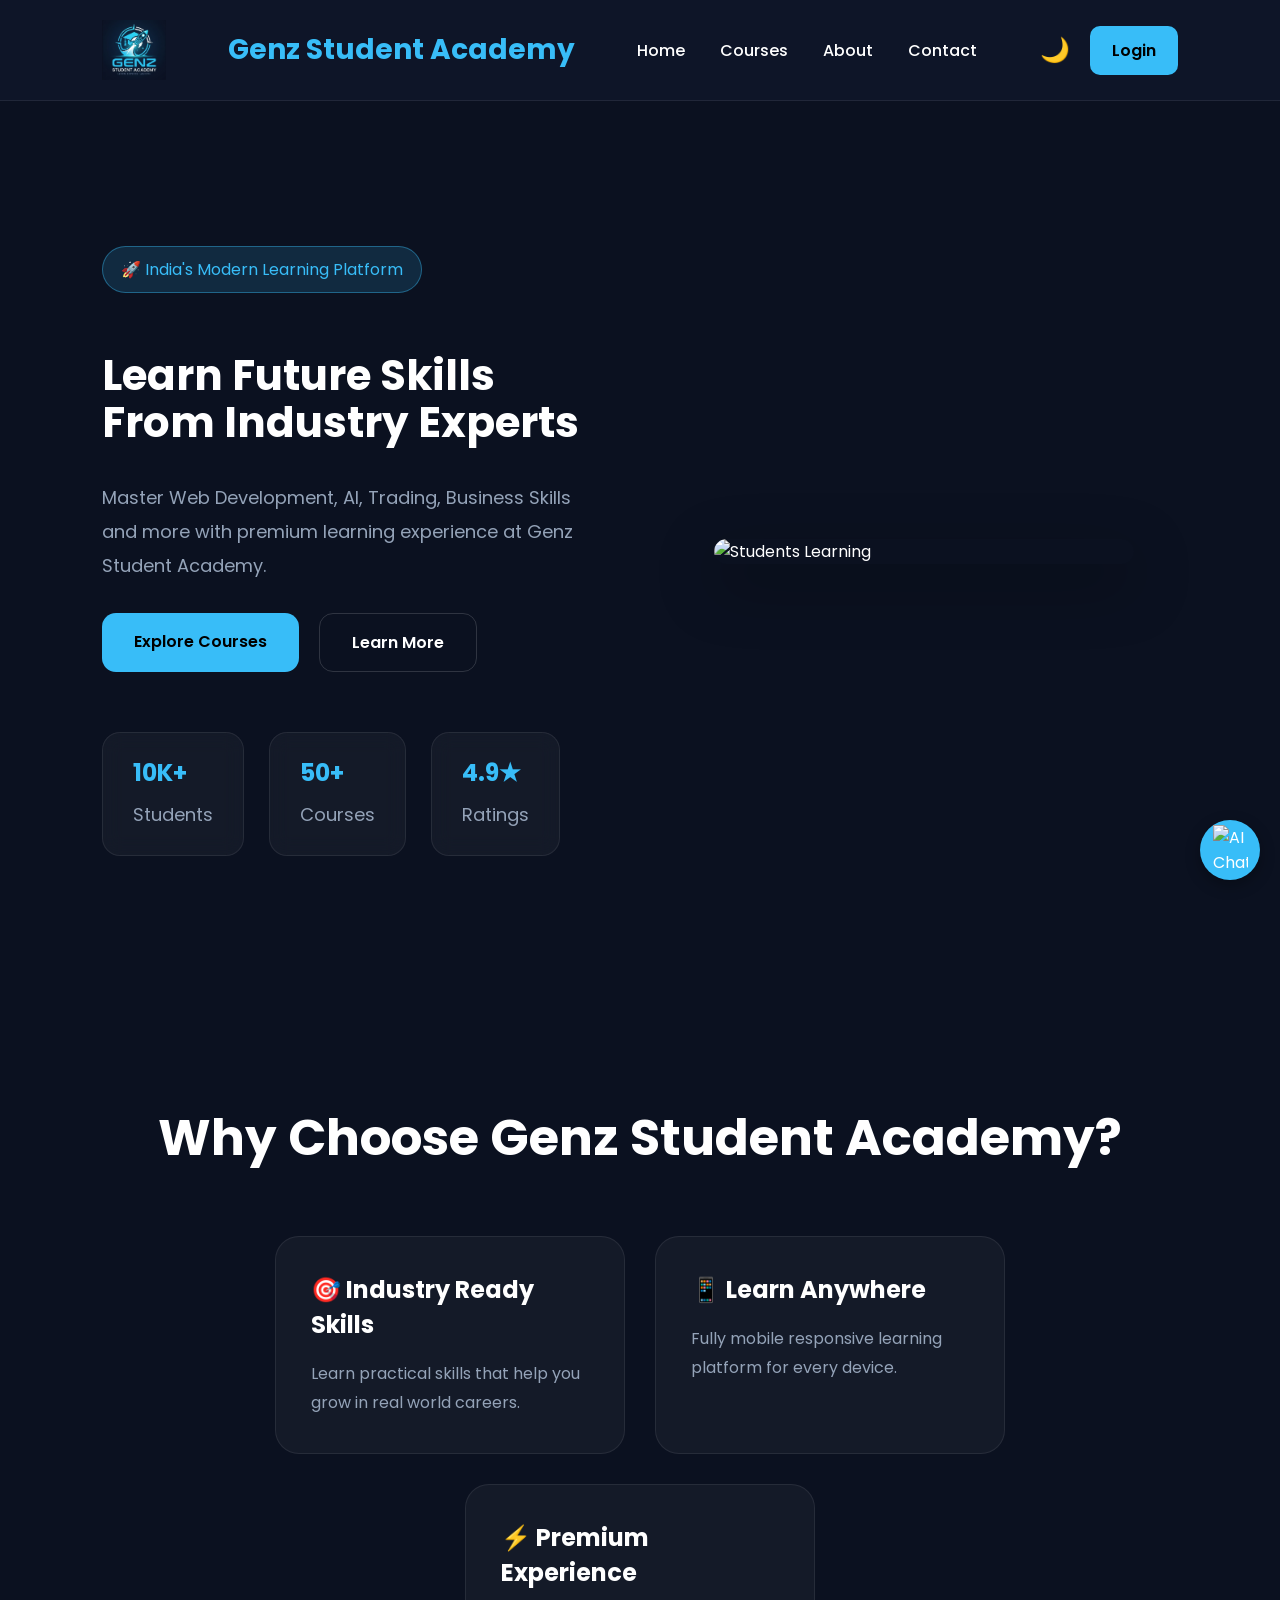
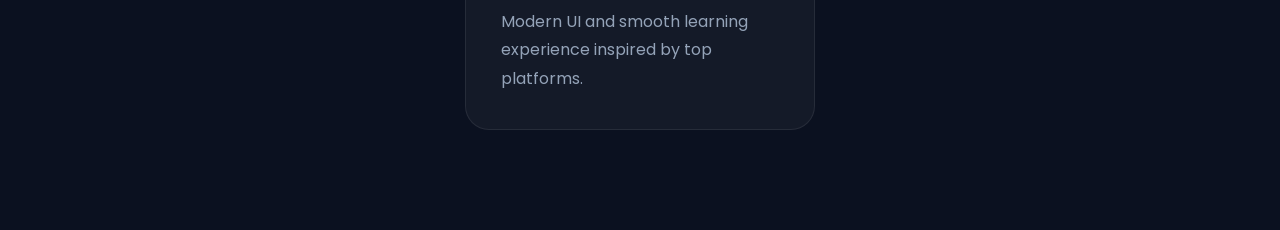
==== index.html @ 2f02c74a "Update index.html" ====
<!DOCTYPE html>
<html lang="en">

<head>

  <meta charset="UTF-8">
  
  <meta name="viewport" content="width=device-width, initial-scale=1.0">

  <title>Home | Genz Student Academy</title>

  <link rel="icon" type="image/png" href="Genz Student Academy logo.png">
  
  <link rel="stylesheet" href="style.css">

  <link rel="preconnect" href="https://fonts.googleapis.com">

  <link rel="preconnect" href="https://fonts.gstatic.com" crossorigin>

  <link href="https://fonts.googleapis.com/css2?family=Poppins:wght@300;400;500;600;700;800&display=swap" rel="stylesheet">

</head>

<body>

  <!-- NAVBAR -->

  <nav class="navbar">

     <!-- LOGO -->

  <a href="index.html" class="logo">
    <img src="Genz Student Academy logo.png" alt="GenZ Academy Logo" class="nav-logo">
</a>  
    
  <div class="logo">
    Genz Student Academy
  </div>

  <!-- MOBILE MENU -->

  <div class="menu-toggle" id="mobile-menu">☰</div>

  <!-- NAV LINKS -->

  <ul class="nav-links">

    <li><a href="index.html">Home</a></li>

    <li><a href="courses.html">Courses</a></li>

    <li><a href="about.html">About</a></li>

    <li><a href="contact.html">Contact</a></li>

  </ul>

  <!-- RIGHT SIDE BUTTONS -->
<div class="nav-right">
    <!-- DARK MODE BUTTON -->
    <button id="dark-mode-toggle" class="dark-btn">🌙</button>

    <!-- LOGIN BUTTON -->
    <a href="login.html" id="login-btn" class="nav-btn">Login</a>

    <!-- DASHBOARD BUTTON (Hidden by default) -->
    <a href="dashboard.html" id="dashboard-btn" class="nav-btn" style="display: none;">Dashboard</a>
</div>
</nav>

  <!-- HERO SECTION -->

  <section class="hero">

    <div class="hero-left">

      <span class="tag">
        🚀 India's Modern Learning Platform
      </span>

      <h1>
        Learn Future Skills From Industry Experts
      </h1>

      <p>
        Master Web Development, AI, Trading,
        Business Skills and more with premium
        learning experience at Genz Student Academy.
      </p>

      <div class="hero-buttons">

        <a href="courses.html" class="primary-btn">
          Explore Courses
        </a>

        <a href="about.html" class="secondary-btn">
          Learn More
        </a>

      </div>

      <!-- STATS -->

      <div class="stats">

        <div class="stat-box">

          <h2>10K+</h2>

          <p>Students</p>

        </div>

        <div class="stat-box">

          <h2>50+</h2>

          <p>Courses</p>

        </div>

        <div class="stat-box">

          <h2>4.9★</h2>

          <p>Ratings</p>

        </div>

      </div>

    </div>

    <!-- HERO RIGHT -->

    <div class="hero-right">

     <img
       src="https://images.unsplash.com/photo-1522202176988-66273c2fd55f"
       alt="Students Learning"
       class="hero-image"
  >

</div>

    </div>

  </section>

  <!-- FEATURE SECTION -->

  <section class="features">

    <h2>Why Choose Genz Student Academy?</h2>

    <div class="feature-container">

      <div class="feature-card">

        <h3>🎯 Industry Ready Skills</h3>

        <p>
          Learn practical skills that help
          you grow in real world careers.
        </p>

      </div>

      <div class="feature-card">

        <h3>📱 Learn Anywhere</h3>

        <p>
          Fully mobile responsive learning
          platform for every device.
        </p>

      </div>

      <div class="feature-card">

        <h3>⚡ Premium Experience</h3>

        <p>
          Modern UI and smooth learning
          experience inspired by top platforms.
        </p>

      </div>

    </div>

  </section>

  <script src="script.js"></script>

  <div id="ai-chat-container" class="chat-closed">
    <div class="chat-header" onclick="toggleChat()">
        <span>🤖 Genz AI Assistant</span>
        <button id="close-chat">×</button>
    </div>
    <div id="chat-box" class="chat-body">
        <p class="bot-msg">Hey! I am your Study Assistant. How can I help you today?</p>
    </div>
    <div class="chat-footer">
        <input type="text" id="user-input" placeholder="Ask anything...">
        <button onclick="sendMessage()"><i class="fa fa-paper-plane"></i></button>
    </div>
</div>

<div id="chat-icon" onclick="toggleChat()">
    <img src="https://cdn-icons-png.flaticon.com/512/4712/4712035.png" alt="AI Chat">
</div>
  <script type="module" src="script.js"></script>
  <script src="chat.js"></script>

  <script>
    const menuToggle = document.getElementById('mobile-menu');
    const navList = document.getElementById('nav-list');

    if(menuToggle) {
        menuToggle.addEventListener('click', () => {
            navList.classList.toggle('active');
        });
    }
</script>
</body>

</html>
---- style.css ----
*{
  margin:0;
  padding:0;
  box-sizing:border-box;
}

body{
  font-family:'Poppins',sans-serif;
  background:#0b1120;
  color:white;
  overflow-x:hidden;
}

/* NAVBAR */

.navbar{
  width:100%;
  display:flex;
  justify-content:space-between;
  align-items:center;
  padding:20px 8%;
  position:sticky;
  top:0;
  z-index:1000;
  background:rgba(15,23,42,0.9);
  backdrop-filter:blur(12px);
  border-bottom:1px solid rgba(255,255,255,0.08);
}

.logo{
  font-size:28px;
  font-weight:700;
  color:#38bdf8;
}

.nav-links{
  display:flex;
  list-style:none;
  gap:35px;
}

.nav-links a{
  text-decoration:none;
  color:white;
  font-weight:500;
  transition:0.3s;
}

.nav-links a:hover{
  color:#38bdf8;
}

.nav-btn{
  background:#38bdf8;
  color:black;
  padding:12px 22px;
  border-radius:10px;
  text-decoration:none;
  font-weight:600;
  transition:0.3s;
}

.nav-btn:hover{
  transform:translateY(-3px);
}

/* NAV RIGHT */

.nav-right{
  display:flex;
  align-items:center;
}

/* HERO */

.hero{
  min-height:100vh;
  display:flex;
  justify-content:center;
  align-items:center;
  gap:60px;
  padding:0 8%;
  flex-wrap:wrap;
}
.hero-left{
  flex:1;
  max-width:600px;
}

.tag{
  display:inline-block;
  padding:10px 18px;
  background:rgba(56,189,248,0.15);
  border:1px solid rgba(56,189,248,0.4);
  border-radius:30px;
  color:#38bdf8;
  margin-bottom:25px;
}

.hero-left h1{
  font-size:42px;
  line-height:1.1;
  margin:35px 0;
}

.hero-left p{
  font-size:18px;
  line-height:1.9;
  color:#94a3b8;
  max-width:550px;
}

/* HERO IMAGE */

.hero-image{
  width:420px;
  border-radius:24px;
  object-fit:cover;
  box-shadow:0 20px 60px rgba(0,0,0,0.35);
  transition:0.3s;
}

.hero-image:hover{
  transform:translateY(-8px);
}

/* BUTTONS */

.hero-buttons{
  display:flex;
  gap:20px;
  flex-wrap:wrap;
}

.primary-btn{
  background:#38bdf8;
  color:black;
  padding:16px 30px;
  border-radius:12px;
  text-decoration:none;
  font-weight:600;
  transition:0.3s;
}

.primary-btn:hover{
  transform:translateY(-5px);
}

.secondary-btn{
  padding:16px 30px;
  border-radius:12px;
  text-decoration:none;
  border:1px solid rgba(255,255,255,0.15);
  color:white;
  transition:0.3s;
}

.secondary-btn:hover{
  background:rgba(255,255,255,0.05);
}

/* STATS */

.stats{
  display:flex;
  gap:25px;
  margin-top:60px;
  flex-wrap:wrap;
}

.stat-box{
  background:rgba(255,255,255,0.04);
  border:1px solid rgba(255,255,255,0.08);
  padding:22px 30px;
  border-radius:18px;
  backdrop-filter:blur(10px);
}

.stat-box h2{
  color:#38bdf8;
  margin-bottom:8px;
}

/* HERO RIGHT */

.hero-right{
  flex:1;
  display:flex;
  justify-content:center;
}

.glass-card{
  width:400px;
  padding:35px;
  background:rgba(255,255,255,0.05);
  border:1px solid rgba(255,255,255,0.08);
  border-radius:25px;
  backdrop-filter:blur(18px);
  box-shadow:0 0 40px rgba(56,189,248,0.15);
}

.glass-card h3{
  color:#38bdf8;
  margin-bottom:20px;
}

.glass-card h2{
  font-size:34px;
  margin-bottom:20px;
}

.glass-card p{
  color:#cbd5e1;
  line-height:1.8;
  margin-bottom:30px;
}

.glass-card button{
  width:100%;
  padding:15px;
  border:none;
  border-radius:12px;
  background:#38bdf8;
  color:black;
  font-weight:700;
  cursor:pointer;
  transition:0.3s;
}

.glass-card button:hover{
  transform:translateY(-5px);
}

/* FEATURES */

.features{
  padding:100px 8%;
}

.features h2{
  text-align:center;
  font-size:50px;
  margin-bottom:60px;
}

.feature-container{
  display:flex;
  gap:30px;
  justify-content:center;
  flex-wrap:wrap;
}

.feature-card{
  width:350px;
  padding:35px;
  background:rgba(255,255,255,0.04);
  border-radius:24px;
  border:1px solid rgba(255,255,255,0.08);
  transition:0.3s;
}

.feature-card:hover{
  transform:translateY(-10px);
}

.feature-card h3{
  margin-bottom:18px;
  font-size:24px;
}

.feature-card p{
  color:#94a3b8;
  line-height:1.8;
}

/* RESPONSIVE */

@media(max-width:1100px){

  .hero{
    flex-direction:column;
    text-align:center;
  }

  .hero-buttons{
    justify-content:center;
  }

  .stats{
    justify-content:center;
  }

}

@media(max-width:768px){

  .navbar{
    flex-direction:column;
    gap:20px;
  }

  .nav-links{
    gap:20px;
    flex-wrap:wrap;
    justify-content:center;
  }

  .hero-left h1{
    font-size:45px;
  }

  .features h2{
    font-size:38px;
  }

  .glass-card{
    width:100%;
  }

}

/* ABOUT PAGE */

.about-hero{
  min-height:70vh;
  display:flex;
  justify-content:center;
  align-items:center;
  text-align:center;
  padding:80px 8%;
}

.about-content{
  max-width:850px;
}

.about-content h1{
  font-size:65px;
  margin:25px 0;
  line-height:1.2;
}

.about-content p{
  font-size:20px;
  line-height:1.9;
  color:#94a3b8;
}

/* MISSION */

.mission-section{
  padding:80px 8%;
  display:flex;
  justify-content:center;
  gap:30px;
  flex-wrap:wrap;
}

.mission-card{
  width:500px;
  padding:40px;
  background:rgba(255,255,255,0.04);
  border-radius:24px;
  border:1px solid rgba(255,255,255,0.08);
  transition:0.3s;
}

.mission-card:hover{
  transform:translateY(-10px);
}

.mission-card h2{
  margin-bottom:20px;
}

.mission-card p{
  color:#94a3b8;
  line-height:1.9;
}

/* WHY SECTION */

.why-section{
  padding:100px 8%;
}

.why-section h2{
  text-align:center;
  font-size:50px;
  margin-bottom:60px;
}

.why-container{
  display:flex;
  justify-content:center;
  gap:30px;
  flex-wrap:wrap;
}

.why-card{
  width:340px;
  padding:35px;
  background:rgba(255,255,255,0.04);
  border-radius:24px;
  border:1px solid rgba(255,255,255,0.08);
  transition:0.3s;
}

.why-card:hover{
  transform:translateY(-10px);
}

.why-card h3{
  margin-bottom:18px;
}

.why-card p{
  color:#94a3b8;
  line-height:1.8;
}

/* RESPONSIVE ABOUT */

@media(max-width:768px){

  .about-content h1{
    font-size:42px;
  }

  .why-section h2{
    font-size:38px;
  }

}

/* COURSES PAGE */

.courses-hero{
  min-height:50vh;
  display:flex;
  flex-direction:column;
  justify-content:center;
  align-items:center;
  text-align:center;
  padding:80px 8%;
}

.courses-hero h1{
  font-size:65px;
  margin:25px 0;
}

.courses-hero p{
  max-width:700px;
  line-height:1.9;
  color:#94a3b8;
  font-size:19px;
}

/* ALL COURSES */

.all-courses{
  padding:80px 8%;
  display:flex;
  flex-direction:column;
  gap:40px;
}

.premium-course-card{
  display:flex;
  align-items:center;
  gap:35px;
  background:rgba(255,255,255,0.04);
  border:1px solid rgba(255,255,255,0.08);
  border-radius:30px;
  padding:35px;
  transition:0.3s;
}

.premium-course-card:hover{
  transform:translateY(-10px);
}

.course-image{
  width:150px;
  height:150px;
  display:flex;
  justify-content:center;
  align-items:center;
  font-size:60px;
  background:rgba(56,189,248,0.1);
  border-radius:24px;
}

.course-info{
  flex:1;
}

.course-info h2{
  margin-bottom:15px;
  font-size:32px;
}

.course-info p{
  color:#94a3b8;
  line-height:1.9;
  margin-bottom:20px;
}

.course-meta{
  display:flex;
  gap:20px;
  margin-bottom:25px;
  flex-wrap:wrap;
}

.price-row{
  display:flex;
  justify-content:space-between;
  align-items:center;
  flex-wrap:wrap;
  gap:20px;
}

.price-row h3{
  color:#38bdf8;
  font-size:30px;
}

.enroll-btn{
  background:#38bdf8;
  color:black;
  text-decoration:none;
  padding:14px 26px;
  border-radius:12px;
  font-weight:600;
  transition:0.3s;
}

.enroll-btn:hover{
  transform:translateY(-5px);
}

/* RESPONSIVE COURSES */

@media(max-width:900px){

  .premium-course-card{
    flex-direction:column;
    text-align:center;
  }

  .price-row{
    justify-content:center;
  }

  .courses-hero h1{
    font-size:42px;
  }

}

/* CONTACT PAGE */

.contact-hero{
  min-height:45vh;
  display:flex;
  flex-direction:column;
  justify-content:center;
  align-items:center;
  text-align:center;
  padding:80px 8%;
}

.contact-hero h1{
  font-size:60px;
  margin:25px 0;
}

.contact-hero p{
  max-width:700px;
  color:#94a3b8;
  line-height:1.9;
  font-size:19px;
}

/* CONTACT SECTION */

.contact-section{
  padding:80px 8%;
  display:flex;
  gap:50px;
  justify-content:center;
  flex-wrap:wrap;
}

.contact-info{
  flex:1;
  min-width:320px;
}

.contact-info h2{
  font-size:40px;
  margin-bottom:20px;
}

.contact-info p{
  color:#94a3b8;
  line-height:1.9;
  margin-bottom:30px;
}

.info-box{
  background:rgba(255,255,255,0.04);
  border:1px solid rgba(255,255,255,0.08);
  padding:25px;
  border-radius:20px;
  margin-bottom:20px;
}

.info-box h3{
  margin-bottom:10px;
}

/* FORM */

.contact-form{
  flex:1;
  min-width:320px;
}

.contact-form form{
  background:rgba(255,255,255,0.04);
  border:1px solid rgba(255,255,255,0.08);
  padding:35px;
  border-radius:25px;
}

.contact-form input,
.contact-form textarea{
  width:100%;
  padding:16px;
  margin-bottom:20px;
  border:none;
  border-radius:12px;
  background:#1e293b;
  color:white;
  font-size:16px;
}

.contact-form button{
  width:100%;
  padding:16px;
  border:none;
  border-radius:12px;
  background:#38bdf8;
  color:black;
  font-size:17px;
  font-weight:700;
  cursor:pointer;
  transition:0.3s;
}

.contact-form button:hover{
  transform:translateY(-5px);
}

/* FOOTER */

.footer{
  margin-top:80px;
  background:#020617;
  padding-top:70px;
  border-top:1px solid rgba(255,255,255,0.08);
}

.footer-content{
  display:flex;
  justify-content:space-between;
  gap:40px;
  flex-wrap:wrap;
  padding:0 8% 50px;
}

.footer-logo{
  max-width:350px;
}

.footer-logo h2{
  color:#38bdf8;
  margin-bottom:20px;
}

.footer-logo p{
  color:#94a3b8;
  line-height:1.8;
}

.footer-links,
.footer-social{
  display:flex;
  flex-direction:column;
  gap:15px;
}

.footer-links h3,
.footer-social h3{
  margin-bottom:10px;
}

.footer-links a,
.footer-social p{
  color:#94a3b8;
  text-decoration:none;
  transition:0.3s;
}

.footer-links a:hover{
  color:#38bdf8;
}

.footer-bottom{
  text-align:center;
  border-top:1px solid rgba(255,255,255,0.08);
  padding:25px;
  color:#94a3b8;
}

/* RESPONSIVE CONTACT */

@media(max-width:768px){

  .contact-hero h1{
    font-size:42px;
  }

  .contact-info h2{
    font-size:32px;
  }

}

/* LOGIN PAGE */

.login-page{
  min-height:100vh;
  display:flex;
  background:#020617;
}

/* LEFT SIDE */

.login-left{
  flex:1;
  display:flex;
  justify-content:center;
  align-items:center;
  padding:60px;
}

.login-content{
  max-width:500px;
}

.login-content h1{
  font-size:65px;
  line-height:1.2;
  margin:25px 0;
}

.login-content p{
  color:#94a3b8;
  line-height:1.9;
  font-size:18px;
}

/* RIGHT SIDE */

.login-right{
  flex:1;
  display:flex;
  justify-content:center;
  align-items:center;
  padding:40px;
}

.login-card{
  width:100%;
  max-width:450px;
  background:rgba(255,255,255,0.04);
  border:1px solid rgba(255,255,255,0.08);
  border-radius:30px;
  padding:45px;
  backdrop-filter:blur(15px);
}

.login-card h2{
  font-size:38px;
  margin-bottom:10px;
}

.login-card p{
  color:#94a3b8;
  margin-bottom:30px;
}

.login-card form{
  display:flex;
  flex-direction:column;
}

.login-card input{
  width:100%;
  padding:16px;
  margin-bottom:20px;
  border:none;
  border-radius:14px;
  background:#1e293b;
  color:white;
  font-size:16px;
}

.login-card button{
  width:100%;
  padding:16px;
  border:none;
  border-radius:14px;
  background:#38bdf8;
  color:black;
  font-size:17px;
  font-weight:700;
  cursor:pointer;
  transition:0.3s;
}

.login-card button:hover{
  transform:translateY(-5px);
}

.divider{
  text-align:center;
  margin:25px 0;
  color:#94a3b8;
}

.google-btn{
  background:white !important;
  color:black !important;
}

.register-text{
  margin-top:30px;
  text-align:center;
}

.register-text a{
  color:#38bdf8;
  text-decoration:none;
}

/* RESPONSIVE LOGIN */

@media(max-width:1000px){

  .login-page{
    flex-direction:column;
  }

  .login-content{
    text-align:center;
  }

  .login-content h1{
    font-size:45px;
  }

}

/* HAMBURGER MENU */

.menu-toggle{
  display:none;
  font-size:32px;
  cursor:pointer;
}

/* DARK BUTTON */

.dark-btn{
  background:transparent;
  border:none;
  color:white;
  font-size:24px;
  cursor:pointer;
  margin-right:20px;
}

/* MOBILE NAVBAR */

@media(max-width:768px){

  .menu-toggle{
    display:block;
  }

  .navbar{
    flex-wrap:wrap;
  }

  .nav-links{
    width:100%;
    display:none;
    flex-direction:column;
    text-align:center;
    padding-top:20px;
  }

  .nav-links.active{
    display:flex;
  }

}

/* LIGHT MODE */

.light-mode{
  background:white;
  color:black;
}

.light-mode .navbar{
  background:white;
}

.light-mode .nav-links a{
  color:black;
}

.light-mode .hero p,
.light-mode .course-card p,
.light-mode .feature-card p,
.light-mode .about-content p,
.light-mode .mission-card p,
.light-mode .why-card p,
.light-mode .contact-info p,
.light-mode .footer-logo p,
.light-mode .footer-bottom{
  color:#475569;
}

.light-mode .glass-card,
.light-mode .feature-card,
.light-mode .mission-card,
.light-mode .why-card,
.light-mode .premium-course-card,
.light-mode .contact-form form,
.light-mode .info-box{
  background:#f8fafc;
  border:1px solid #e2e8f0;
}

/* HERO BUTTONS */

.hero-buttons{
  display:flex;
  gap:20px;
  margin-top:30px;
  flex-wrap:wrap;
}

.hero-buttons a{
  padding:16px 32px;
  border-radius:14px;
  text-decoration:none;
  font-weight:600;
  transition:0.3s;
}

.hero-buttons a:hover{
  transform:translateY(-4px);
}

/* MOBILE HERO */

@media(max-width:768px){

  .hero-left h1{
    font-size:48px;
    text-align:center;
  }

  .hero-left p{
    text-align:center;
  }

  .hero-buttons{
    justify-content:center;
  }

  .hero-right{
    display:flex;
    justify-content:center;
  }

  .hero-image{
    width:90%;
    max-width:340px;
  }

}

/* DASHBOARD */

.dashboard{
  min-height:100vh;
  padding:120px 8%;
}

.dashboard h1{
  font-size:60px;
  margin-bottom:15px;
}

.dashboard p{
  color:#94a3b8;
  font-size:18px;
  margin-bottom:50px;
}

/* GRID */

.dashboard-grid{
  display:grid;
  grid-template-columns:repeat(auto-fit,minmax(250px,1fr));
  gap:30px;
}

/* CARD */

.dashboard-card{
  background:rgba(255,255,255,0.04);
  border:1px solid rgba(255,255,255,0.08);
  border-radius:24px;
  padding:40px;
  transition:0.3s;
}

.dashboard-card:hover{
  transform:translateY(-8px);
}

.dashboard-card h2{
  margin-bottom:20px;
  font-size:24px;
}

.dashboard-card span{
  font-size:42px;
  font-weight:700;
  color:#38bdf8;
}

/* MOBILE */

@media(max-width:768px){

  .dashboard{
    padding-top:140px;
  }

  .dashboard h1{
    font-size:42px;
    text-align:center;
  }

  .dashboard p{
    text-align:center;
  }

}

/* COURSE DETAIL PAGE */

.course-detail{
  min-height:100vh;
  display:flex;
  justify-content:center;
  align-items:center;
  gap:60px;
  padding:120px 8%;
  flex-wrap:wrap;
}

/* IMAGE */

.course-detail-image{
  width:100%;
  max-width:500px;
  border-radius:30px;
  box-shadow:0 20px 60px rgba(0,0,0,0.35);
}

/* RIGHT SIDE */

.course-detail-right{
  flex:1;
  max-width:600px;
}

.course-detail-right h1{
  font-size:60px;
  line-height:1.1;
  margin:25px 0;
}

.course-detail-right p{
  color:#94a3b8;
  line-height:1.9;
  font-size:18px;
  margin-bottom:30px;
}

/* INFO BOX */

.course-info-box{
  background:rgba(255,255,255,0.04);
  border:1px solid rgba(255,255,255,0.08);
  border-radius:24px;
  padding:30px;
  margin-bottom:35px;
}

.course-info-box h3{
  margin-bottom:20px;
}

.course-info-box ul{
  padding-left:20px;
}

.course-info-box li{
  margin-bottom:14px;
  color:#cbd5e1;
}

/* MOBILE */

@media(max-width:768px){

  .course-detail{
    padding-top:140px;
  }

  .course-detail-right h1{
    font-size:42px;
    text-align:center;
  }

  .course-detail-right p{
    text-align:center;
  }

}

/* --- RE-FIXED COURSE VIDEO SECTION --- */

/* Removed the width: 50% that was causing the right-side gap */
.video-section {
    width: 100%;
    display: block;
    padding: 80px 8%;
    text-align: center;
    background: transparent;
}

.video-section h2 {
    font-size: 36px;
    color: white;
    margin-bottom: 40px;
}

/* Centered container with proper width */
.video-card-container {
    max-width: 900px; 
    margin: 0 auto; 
    background: rgba(255, 255, 255, 0.04);
    border: 1px solid rgba(255, 255, 255, 0.08);
    border-radius: 24px;
    padding: 20px;
    box-shadow: 0 20px 50px rgba(0,0,0,0.3);
}

.video-container {
    position: relative;
    padding-bottom: 56.25%; /* 16:9 ratio */
    height: 0;
    overflow: hidden;
    border-radius: 15px;
}

.video-container iframe {
    position: absolute;
    top: 0;
    left: 0;
    width: 100%;
    height: 100%;
    border: none;
}

/* DASHBOARD COURSE CARDS */
.purchased-courses { margin-top: 40px; }
.course-grid { display: grid; grid-template-columns: repeat(auto-fit, minmax(280px, 1fr)); gap: 20px; margin-top: 20px; }
.course-card-mini { background: rgba(255, 255, 255, 0.05); padding: 20px; border-radius: 15px; border: 1px solid rgba(255, 255, 255, 0.1); text-align: left; }
.course-card-mini img { width: 100%; border-radius: 10px; margin-bottom: 15px; }
.progress-bar { background: #333; height: 8px; border-radius: 5px; margin: 15px 0; overflow: hidden; }
.progress { background: #38bdf8; height: 100%; }
.continue-btn { width: 100%; padding: 10px; background: #38bdf8; border: none; border-radius: 8px; font-weight: bold; cursor: pointer; transition: 0.3s; }
.continue-btn:hover { background: #0ea5e9; transform: scale(1.02); }

/* ==========================
   COURSE PLAYER LAYOUT 
   ========================== */

/* 1. Sidebar Setup */
.lesson-sidebar {
    width: 300px;
    background: #111827;
    height: 100vh;
    position: fixed; 
    left: 0;
    top: 0;
    border-right: 1px solid #374151;
    padding-top: 20px;
    z-index: 100;
}

.lesson-sidebar h3 {
    text-align: center;
    color: #38bdf8;
    margin-bottom: 20px;
    font-size: 22px;
}

.progress-container {
    width: 85%;
    margin: 0 auto 25px auto;
    text-align: center;
}

/* 2. Lecture Boxes Alignment */
.lecture-list {
    padding: 0;
    margin: 0;
    width: 100%;
    list-style: none;
}

.lecture-item {
    width: 85%;
    margin: 12px auto;
    padding: 15px;
    background: #1f2937;
    color: #9ca3af;
    border-radius: 12px;
    cursor: pointer;
    display: block;
    text-align: center;
    transition: 0.3s ease;
    border: 1px solid rgba(255,255,255,0.05);
}

.lecture-item:hover, .lecture-item.active {
    background: #0ea5e9;
    color: white;
    font-weight: bold;
    transform: translateY(-2px);
    box-shadow: 0 4px 15px rgba(14, 165, 233, 0.4);
}

/* 3. MAIN VIDEO SECTION - FIXED ALIGNMENT */
.video-section-player {
    margin-left: 300px; 
    padding: 40px;
    background: #0f172a;
    min-height: 100vh;
    display: flex;
    flex-direction: column;
    align-items: center; 
}

.video-box {
    width: 100%;
    max-width: 1000px; 
    background: #000;
    border-radius: 20px;
    overflow: hidden;
    box-shadow: 0 20px 50px rgba(0,0,0,0.6);
    line-height: 0; 
}

.video-box iframe {
    width: 100%;
    aspect-ratio: 16 / 9; 
    border: none;
}

.video-details {
    max-width: 1000px;
    width: 100%;
    margin-top: 30px;
    text-align: center;
}

.download-btn {
    transition: 0.3s;
    font-weight: bold;
    text-transform: uppercase;
    letter-spacing: 1px;
}

.download-btn:hover {
    filter: brightness(1.2);
    transform: scale(1.05);
}

/* 4. RESPONSIVE (For Mobile) */
@media (max-width: 992px) {
    .lesson-sidebar {
        width: 100%;
        height: auto;
        position: relative;
    }
    .video-section-player {
        margin-left: 0;
        padding: 20px;
    }
}

/* PROFILE PAGE STYLING */
.profile-container { display: flex; justify-content: center; align-items: center; height: 100vh; padding: 20px; }
.profile-card { background: #1e293b; padding: 30px; border-radius: 20px; text-align: center; width: 100%; max-width: 400px; box-shadow: 0 10px 30px rgba(0,0,0,0.3); }
.profile-header img { width: 100px; height: 100px; border-radius: 50%; border: 3px solid #38bdf8; margin-bottom: 15px; }
.profile-stats { display: flex; justify-content: space-around; margin: 25px 0; border-top: 1px solid #334155; padding-top: 20px; }
.stat-box h3 { color: #38bdf8; margin-bottom: 5px; }
.edit-btn { background: #38bdf8; color: #000; border: none; width: 100%; padding: 12px; border-radius: 8px; font-weight: bold; cursor: pointer; margin-bottom: 10px; }
.logout-btn { background: transparent; color: #ef4444; border: 1px solid #ef4444; width: 100%; padding: 12px; border-radius: 8px; cursor: pointer; }
.logout-btn:hover { background: #ef4444; color: white; }

/* PAYMENT MODAL STYLING */
.modal { display: none; position: fixed; z-index: 1000; left: 0; top: 0; width: 100%; height: 100%; background: rgba(0,0,0,0.8); backdrop-filter: blur(5px); }
.modal-content { background: #1e293b; margin: 10% auto; padding: 30px; border-radius: 20px; width: 90%; max-width: 400px; text-align: center; border: 1px solid #38bdf8; position: relative; }
.close { position: absolute; right: 20px; top: 10px; font-size: 30px; cursor: pointer; }
.qr-placeholder img { width: 200px; border-radius: 10px; margin: 20px 0; border: 5px solid white; }
.price-tag { font-size: 24px; font-weight: bold; color: #38bdf8; margin-bottom: 20px; }
.verify-btn { width: 100%; background: #22c55e; color: white; border: none; padding: 15px; border-radius: 10px; font-weight: bold; cursor: pointer; transition: 0.3s; }
.verify-btn:hover { background: #16a34a; transform: translateY(-3px); }

/* NEW COURSE DETAILS BUTTON STYLING */
.details-btn {
    text-decoration: none !important; 
    padding: 10px 15px;
    background: transparent;
    color: #38bdf8 !important; 
    border: 2px solid #38bdf8 !important; 
    border-radius: 8px;
    font-weight: 600;
    font-size: 14px;
    transition: 0.3s;
    margin-right: 10px;
    display: inline-block;
    cursor: pointer;
}

.details-btn:hover {
    background: #38bdf8;
    color: #000 !important; 
    transform: translateY(-2px);
}

/* AI CHATBOT STYLING */
#chat-icon { position: fixed; bottom: 20px; right: 20px; width: 60px; height: 60px; background: #38bdf8; border-radius: 50%; display: flex; justify-content: center; align-items: center; cursor: pointer; box-shadow: 0 5px 15px rgba(0,0,0,0.3); z-index: 1000; transition: 0.3s; }
#chat-icon:hover { transform: scale(1.1); }
#chat-icon img { width: 35px; }

#ai-chat-container { position: fixed; bottom: 90px; right: 20px; width: 320px; height: 450px; background: #1e293b; border-radius: 15px; display: none; flex-direction: column; box-shadow: 0 10px 25px rgba(0,0,0,0.5); z-index: 1000; border: 1px solid #38bdf8; overflow: hidden; }
.chat-header { background: #38bdf8; color: black; padding: 15px; font-weight: bold; display: flex; justify-content: space-between; cursor: pointer; }
.chat-body { flex: 1; padding: 15px; overflow-y: auto; display: flex; flex-direction: column; gap: 10px; font-size: 14px; }
.bot-msg { background: #334155; padding: 10px; border-radius: 10px; align-self: flex-start; max-width: 80%; }
.user-msg { background: #38bdf8; color: black; padding: 10px; border-radius: 10px; align-self: flex-end; max-width: 80%; }
.chat-footer { padding: 10px; display: flex; gap: 5px; background: #0f172a; }
.chat-footer input { flex: 1; padding: 10px; border-radius: 5px; border: none; outline: none; background: #1e293b; color: white; }
.chat-footer button { background: #38bdf8; border: none; padding: 10px; border-radius: 5px; cursor: pointer; }

/* Logo Styling */
.logo {
    display: flex;
    align-items: center;
    text-decoration: none;
}

.nav-logo {
    height: 60px; /* Aap ise apne hisaab se 40px ya 60px kar sakte hain */
    width: auto;  /* Aspect ratio barabar rahega */
    object-fit: contain;
    transition: 0.3s ease;
}

/* Logo par hover effect */
.nav-logo:hover {
    transform: scale(1.05);
    filter: drop-shadow(0 0 8px #38bdf8); /* Blue glow effect */
}

/* Mobile ke liye chhota logo */
@media (max-width: 770px) {
    .nav-logo {
        height: 50px;
    }
}


/* --- MOBILE RESPONSIVE FIXES --- */
@media (max-width: 768px) {
    /* Navbar fix */
    .navbar {
        padding: 15px 5%;
    }

    .nav-links {
        display: none; /* Mobile par menu chupa do jab tak click na ho */
        position: absolute;
        top: 100%;
        left: 0;
        width: 100%;
        background: #0b1120;
        flex-direction: column;
        padding: 20px;
        gap: 15px;
        border-bottom: 1px solid rgba(255,255,255,0.1);
    }

    .nav-links.active {
        display: flex; /* Click karne par dikhega */
    }

    /* Hero Section fix (Text bada dikhega) */
    .hero-left h1 {
        font-size: 32px !important;
        text-align: center;
    }

    .hero-buttons {
        flex-direction: column;
        width: 100%;
    }

    .hero-buttons a {
        width: 100%;
        text-align: center;
    }

    /* Course Player Fix (Most Important) */
    .lesson-sidebar {
        width: 100% !important;
        height: auto !important;
        position: relative !important;
        border-right: none;
        border-bottom: 1px solid #374151;
    }

    .video-section-player {
        margin-left: 0 !important;
        padding: 15px !important;
    }

    .video-box iframe {
        height: 200px; /* Choti screen par height kam */
    }
}
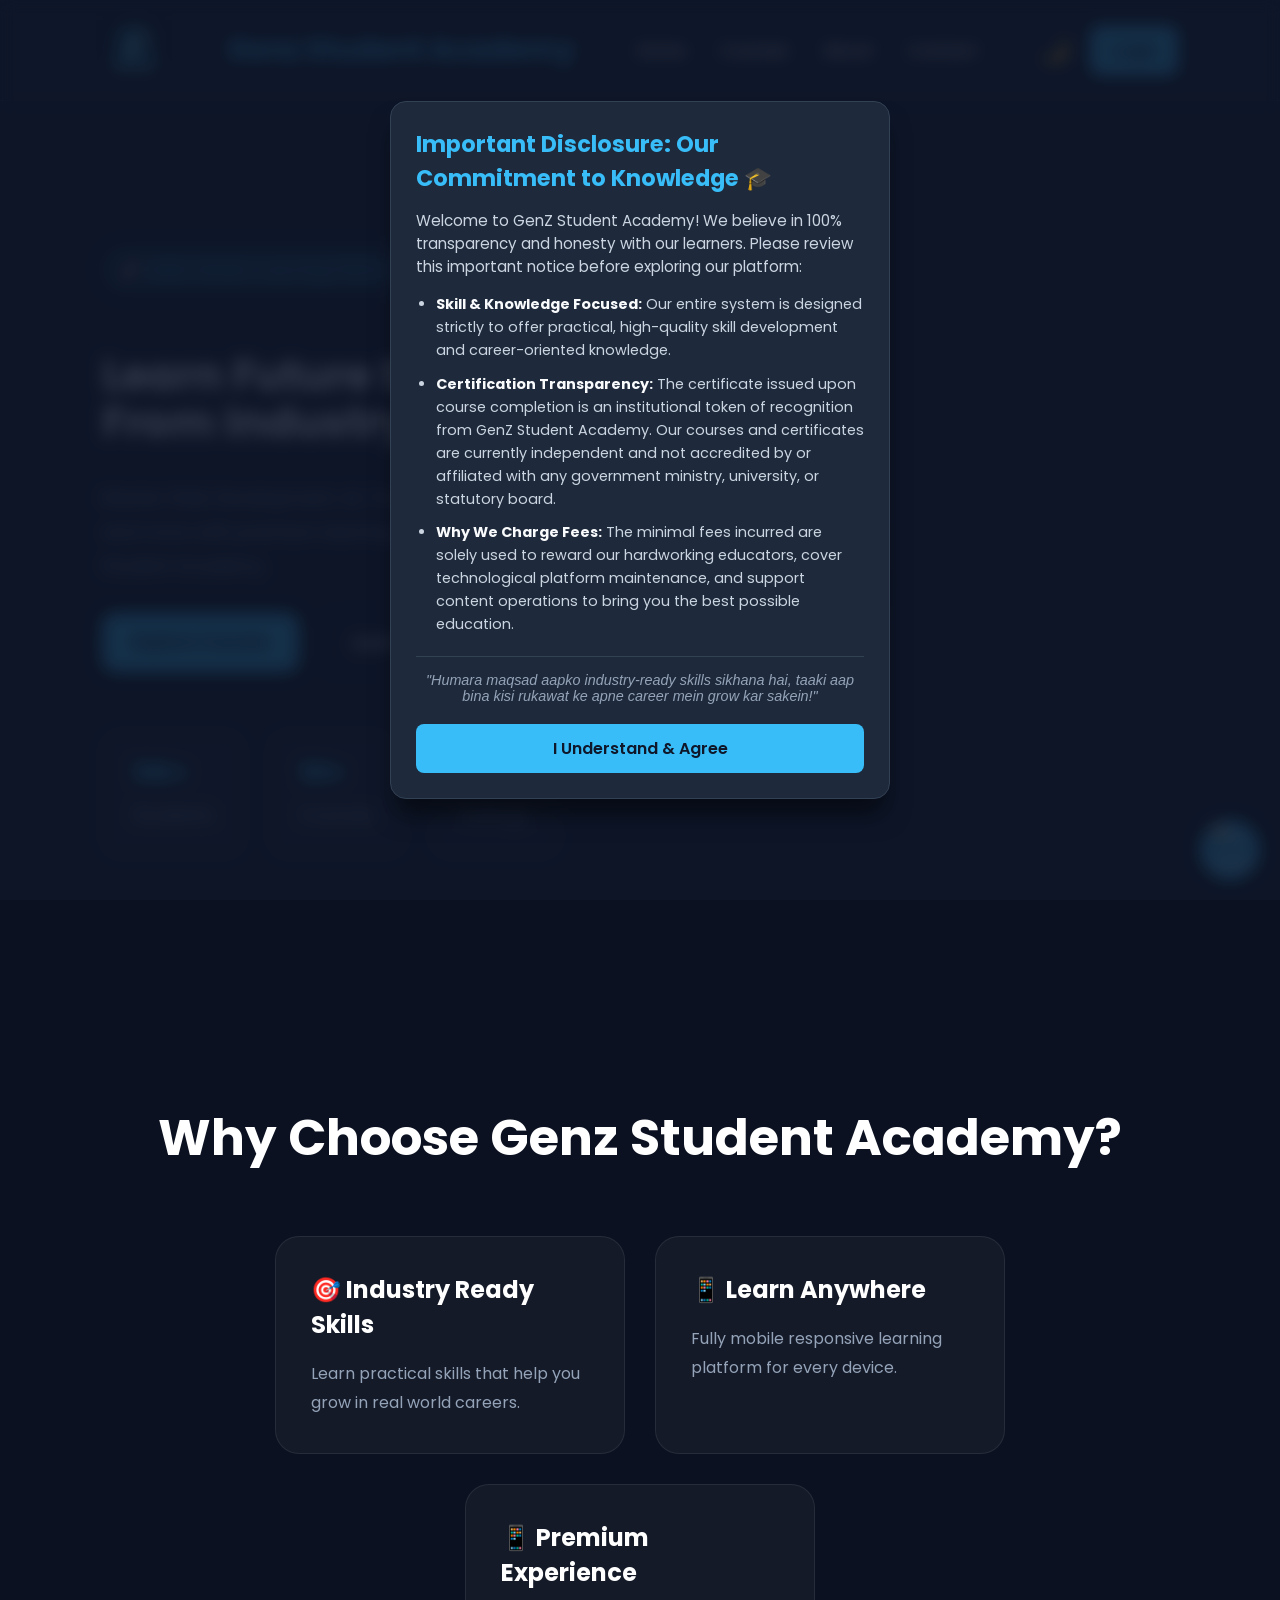
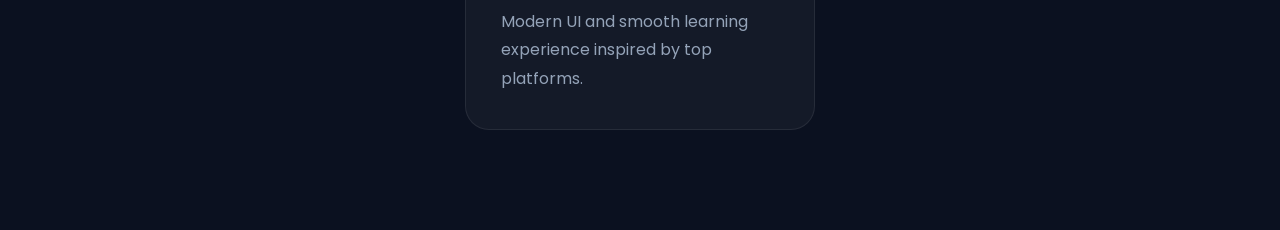
==== commit 5c208d5e: "Update index.html" ====
--- a/index.html
+++ b/index.html
@@ -23,13 +23,9 @@
 
 <body>
 
-  <!-- NAVBAR -->
-
   <nav class="navbar">
 
-     <!-- LOGO -->
-
-  <a href="index.html" class="logo">
+     <a href="index.html" class="logo">
     <img src="Genz Student Academy logo.png" alt="GenZ Academy Logo" class="nav-logo">
 </a>  
     
@@ -37,13 +33,9 @@
     Genz Student Academy
   </div>
 
-  <!-- MOBILE MENU -->
-
   <div class="menu-toggle" id="mobile-menu">☰</div>
 
-  <!-- NAV LINKS -->
-
-  <ul class="nav-links">
+  <ul class="nav-links" id="nav-list">
 
     <li><a href="index.html">Home</a></li>
 
@@ -55,20 +47,14 @@
 
   </ul>
 
-  <!-- RIGHT SIDE BUTTONS -->
-<div class="nav-right">
-    <!-- DARK MODE BUTTON -->
+  <div class="nav-right">
     <button id="dark-mode-toggle" class="dark-btn">🌙</button>
 
-    <!-- LOGIN BUTTON -->
     <a href="login.html" id="login-btn" class="nav-btn">Login</a>
 
-    <!-- DASHBOARD BUTTON (Hidden by default) -->
     <a href="dashboard.html" id="dashboard-btn" class="nav-btn" style="display: none;">Dashboard</a>
 </div>
 </nav>
-
-  <!-- HERO SECTION -->
 
   <section class="hero">
 
@@ -100,8 +86,6 @@
 
       </div>
 
-      <!-- STATS -->
-
       <div class="stats">
 
         <div class="stat-box">
@@ -131,8 +115,6 @@
       </div>
 
     </div>
-
-    <!-- HERO RIGHT -->
 
     <div class="hero-right">
 
@@ -148,8 +130,6 @@
 
   </section>
 
-  <!-- FEATURE SECTION -->
-
   <section class="features">
 
     <h2>Why Choose Genz Student Academy?</h2>
@@ -180,7 +160,7 @@
 
       <div class="feature-card">
 
-        <h3>⚡ Premium Experience</h3>
+        <h3>📱 Premium Experience</h3>
 
         <p>
           Modern UI and smooth learning
@@ -225,6 +205,37 @@
         });
     }
 </script>
-</body>
+
+  <div id="disclosure-modal" style="position: fixed; top: 0; left: 0; width: 100%; height: 100%; background-color: rgba(15, 23, 42, 0.85); display: flex; justify-content: center; align-items: center; z-index: 999999; font-family: 'Poppins', sans-serif; backdrop-filter: blur(8px);">
+    <div style="background: #1e293b; color: #ffffff; max-width: 500px; width: 90%; padding: 25px; border-radius: 16px; border: 1px solid #334155; box-shadow: 0 20px 25px -5px rgba(0, 0, 0, 0.5); text-align: left; box-sizing: border-box;">
+      <h2 style="color: #38bdf8; font-size: 1.4rem; margin-top: 0; margin-bottom: 15px; display: flex; align-items: center; gap: 8px;">
+        Important Disclosure: Our Commitment to Knowledge 🎓
+      </h2>
+      <p style="font-size: 0.95rem; color: #cbd5e1; margin-bottom: 15px; line-height: 1.5;">
+        Welcome to GenZ Student Academy! We believe in 100% transparency and honesty with our learners. Please review this important notice before exploring our platform:
+      </p>
+      
+      <ul style="padding-left: 20px; color: #cbd5e1; font-size: 0.9rem; margin-bottom: 20px; line-height: 1.6;">
+        <li style="margin-bottom: 10px;"><strong style="color: #f8fafc;">Skill & Knowledge Focused:</strong> Our entire system is designed strictly to offer practical, high-quality skill development and career-oriented knowledge.</li>
+        <li style="margin-bottom: 10px;"><strong style="color: #f8fafc;">Certification Transparency:</strong> The certificate issued upon course completion is an institutional token of recognition from GenZ Student Academy. Our courses and certificates are currently independent and not accredited by or affiliated with any government ministry, university, or statutory board.</li>
+        <li style="margin-bottom: 10px;"><strong style="color: #f8fafc;">Why We Charge Fees:</strong> The minimal fees incurred are solely used to reward our hardworking educators, cover technological platform maintenance, and support content operations to bring you the best possible education.</li>
+      </ul>
+
+      <p style="font-size: 0.9rem; font-style: italic; color: #94a3b8; text-align: center; border-top: 1px solid #334155; padding-top: 15px; margin-bottom: 20px;">
+        "Humara maqsad aapko industry-ready skills sikhana hai, taaki aap bina kisi rukawat ke apne career mein grow kar sakein!"
+      </p>
+
+      <button onclick="acceptDisclosure()" style="width: 100%; background: #38bdf8; color: #0f172a; border: none; padding: 12px; font-size: 1rem; font-weight: 600; border-radius: 8px; cursor: pointer; transition: background 0.2s ease; font-family: 'Poppins', sans-serif;">
+        I Understand & Agree
+      </button>
+    </div>
+  </div>
+
+  <script>
+    function acceptDisclosure() {
+      document.getElementById('disclosure-modal').style.display = 'none';
+    }
+  </script>
+  </body>
 
 </html>
--- a/style.css
+++ b/style.css
@@ -1421,6 +1421,18 @@
 
 /* --- MOBILE RESPONSIVE FIXES --- */
 @media (max-width: 768px) {
+    .menu-toggle {
+        display: block !important; /* Mobile par icon dikhna chahiye */
+        font-size: 30px;
+        color: white;
+    }
+    
+    .nav-links.active {
+        display: flex !important; /* Click hone par list dikhni chahiye */
+    }
+}
+
+@media (max-width: 768px) {
     /* Navbar fix */
     .navbar {
         padding: 15px 5%;
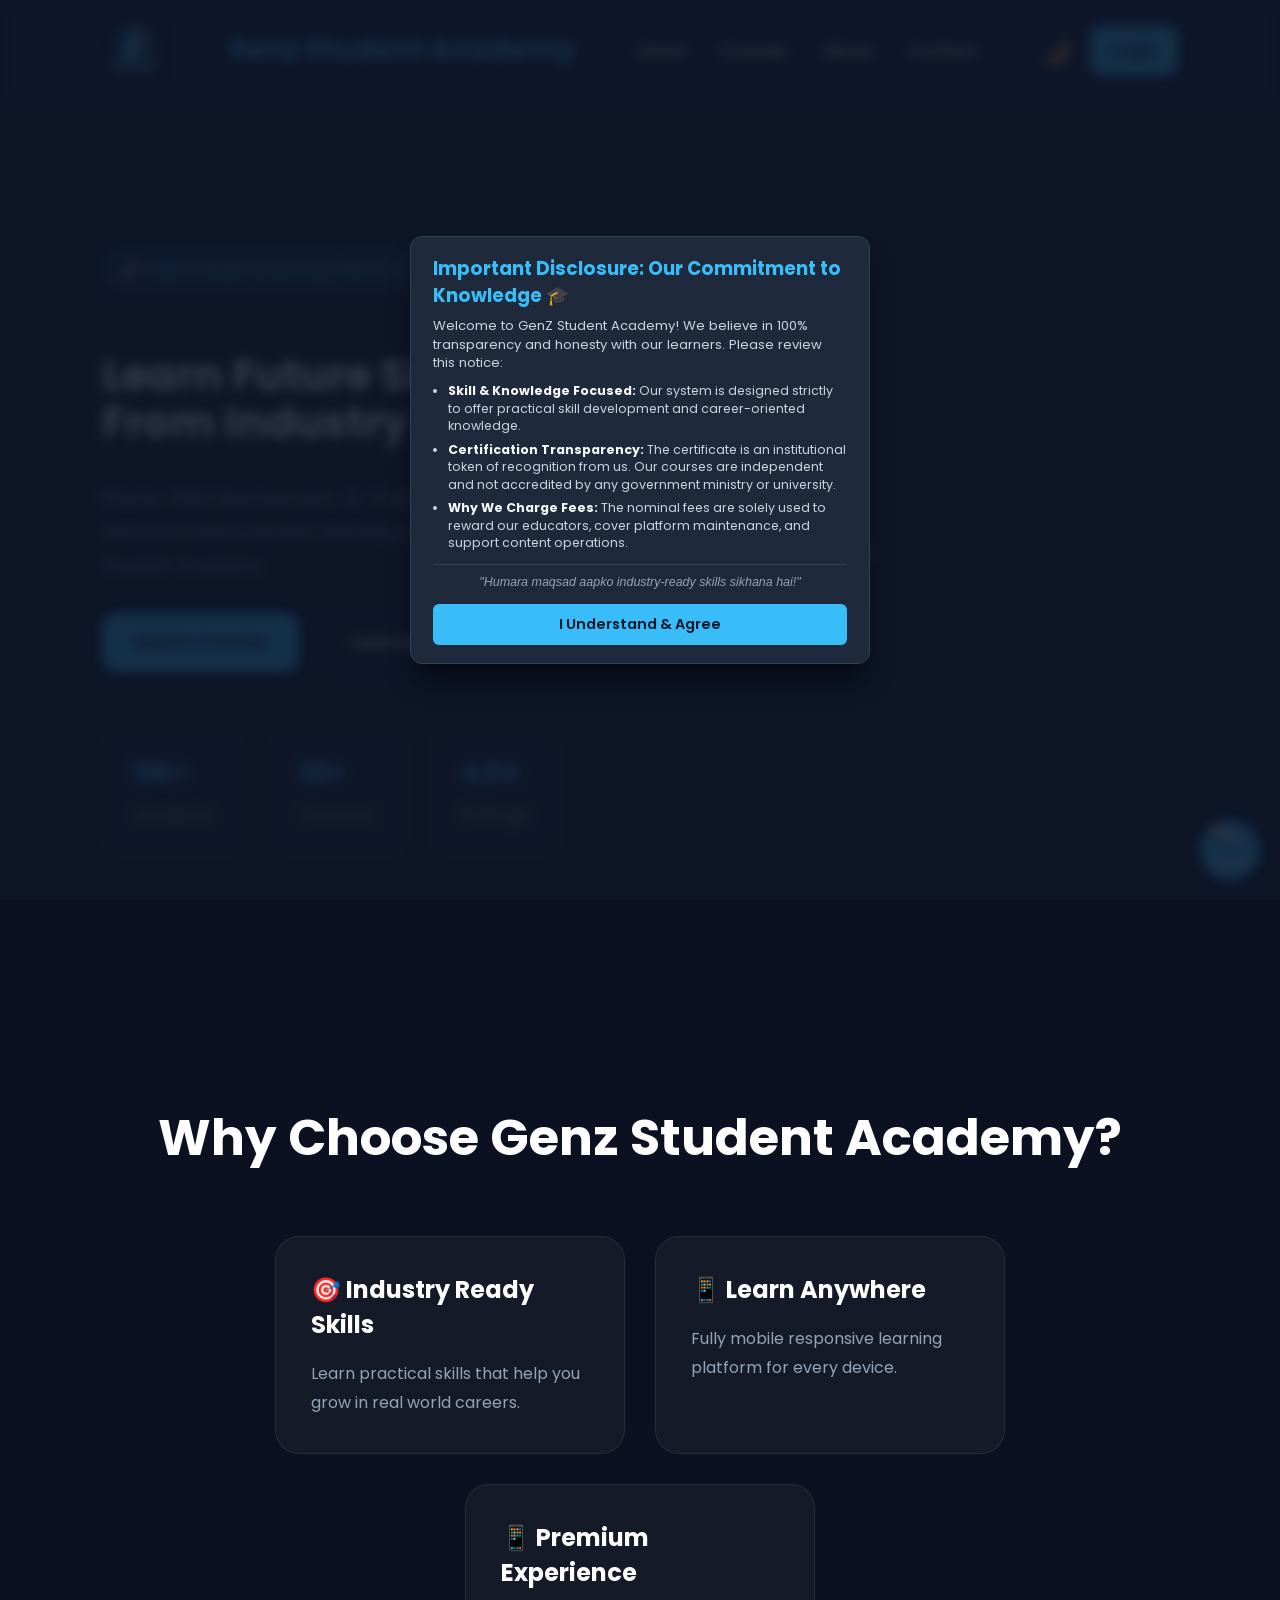
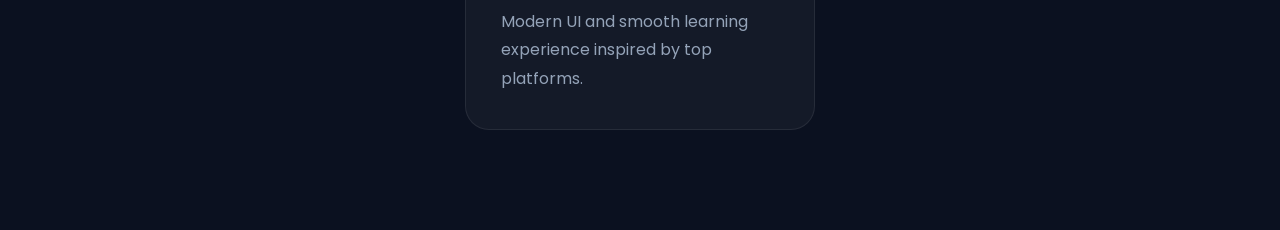
==== commit 59e70287: "Update index.html" ====
--- a/index.html
+++ b/index.html
@@ -206,30 +206,38 @@
     }
 </script>
 
-  <div id="disclosure-modal" style="position: fixed; top: 0; left: 0; width: 100%; height: 100%; background-color: rgba(15, 23, 42, 0.85); display: flex; justify-content: center; align-items: center; z-index: 999999; font-family: 'Poppins', sans-serif; backdrop-filter: blur(8px);">
-    <div style="background: #1e293b; color: #ffffff; max-width: 500px; width: 90%; padding: 25px; border-radius: 16px; border: 1px solid #334155; box-shadow: 0 20px 25px -5px rgba(0, 0, 0, 0.5); text-align: left; box-sizing: border-box;">
-      <h2 style="color: #38bdf8; font-size: 1.4rem; margin-top: 0; margin-bottom: 15px; display: flex; align-items: center; gap: 8px;">
+  <!-- --- TRANSPARENT EDUCATION DISCLOSURE POPUP (COMPACT VERSION) --- -->
+  <div id="disclosure-modal" style="position: fixed; top: 0; left: 0; width: 100%; height: 100%; background-color: rgba(15, 23, 42, 0.85); display: flex; justify-content: center; align-items: center; z-index: 999999; font-family: 'Poppins', sans-serif; backdrop-filter: blur(6px);">
+    <div style="background: #1e293b; color: #ffffff; max-width: 460px; width: 90%; padding: 18px 22px; border-radius: 12px; border: 1px solid #334155; box-shadow: 0 20px 25px -5px rgba(0, 0, 0, 0.5); text-align: left; box-sizing: border-box;">
+      <h2 style="color: #38bdf8; font-size: 1.15rem; margin-top: 0; margin-bottom: 8px; display: flex; align-items: center; gap: 6px;">
         Important Disclosure: Our Commitment to Knowledge 🎓
       </h2>
-      <p style="font-size: 0.95rem; color: #cbd5e1; margin-bottom: 15px; line-height: 1.5;">
-        Welcome to GenZ Student Academy! We believe in 100% transparency and honesty with our learners. Please review this important notice before exploring our platform:
+      <p style="font-size: 0.82rem; color: #cbd5e1; margin-bottom: 10px; line-height: 1.4;">
+        Welcome to GenZ Student Academy! We believe in 100% transparency and honesty with our learners. Please review this notice:
       </p>
       
-      <ul style="padding-left: 20px; color: #cbd5e1; font-size: 0.9rem; margin-bottom: 20px; line-height: 1.6;">
-        <li style="margin-bottom: 10px;"><strong style="color: #f8fafc;">Skill & Knowledge Focused:</strong> Our entire system is designed strictly to offer practical, high-quality skill development and career-oriented knowledge.</li>
-        <li style="margin-bottom: 10px;"><strong style="color: #f8fafc;">Certification Transparency:</strong> The certificate issued upon course completion is an institutional token of recognition from GenZ Student Academy. Our courses and certificates are currently independent and not accredited by or affiliated with any government ministry, university, or statutory board.</li>
-        <li style="margin-bottom: 10px;"><strong style="color: #f8fafc;">Why We Charge Fees:</strong> The minimal fees incurred are solely used to reward our hardworking educators, cover technological platform maintenance, and support content operations to bring you the best possible education.</li>
+      <ul style="padding-left: 15px; color: #cbd5e1; font-size: 0.78rem; margin-bottom: 12px; line-height: 1.4;">
+        <li style="margin-bottom: 6px;"><strong style="color: #f8fafc;">Skill & Knowledge Focused:</strong> Our system is designed strictly to offer practical skill development and career-oriented knowledge.</li>
+        <li style="margin-bottom: 6px;"><strong style="color: #f8fafc;">Certification Transparency:</strong> The certificate is an institutional token of recognition from us. Our courses are independent and not accredited by any government ministry or university.</li>
+        <li style="margin-bottom: 6px;"><strong style="color: #f8fafc;">Why We Charge Fees:</strong> The nominal fees are solely used to reward our educators, cover platform maintenance, and support content operations.</li>
       </ul>
 
-      <p style="font-size: 0.9rem; font-style: italic; color: #94a3b8; text-align: center; border-top: 1px solid #334155; padding-top: 15px; margin-bottom: 20px;">
-        "Humara maqsad aapko industry-ready skills sikhana hai, taaki aap bina kisi rukawat ke apne career mein grow kar sakein!"
+      <p style="font-size: 0.78rem; font-style: italic; color: #94a3b8; text-align: center; border-top: 1px solid #334155; padding-top: 10px; margin-bottom: 15px;">
+        "Humara maqsad aapko industry-ready skills sikhana hai!"
       </p>
 
-      <button onclick="acceptDisclosure()" style="width: 100%; background: #38bdf8; color: #0f172a; border: none; padding: 12px; font-size: 1rem; font-weight: 600; border-radius: 8px; cursor: pointer; transition: background 0.2s ease; font-family: 'Poppins', sans-serif;">
+      <button onclick="acceptDisclosure()" style="width: 100%; background: #38bdf8; color: #0f172a; border: none; padding: 10px; font-size: 0.9rem; font-weight: 600; border-radius: 6px; cursor: pointer; transition: background 0.2s ease; font-family: 'Poppins', sans-serif;">
         I Understand & Agree
       </button>
     </div>
   </div>
+
+  <script>
+    function acceptDisclosure() {
+      document.getElementById('disclosure-modal').style.display = 'none';
+    }
+  </script>
+  <!-- --- END OF TRANSPARENT EDUCATION DISCLOSURE POPUP --- -->
 
   <script>
     function acceptDisclosure() {
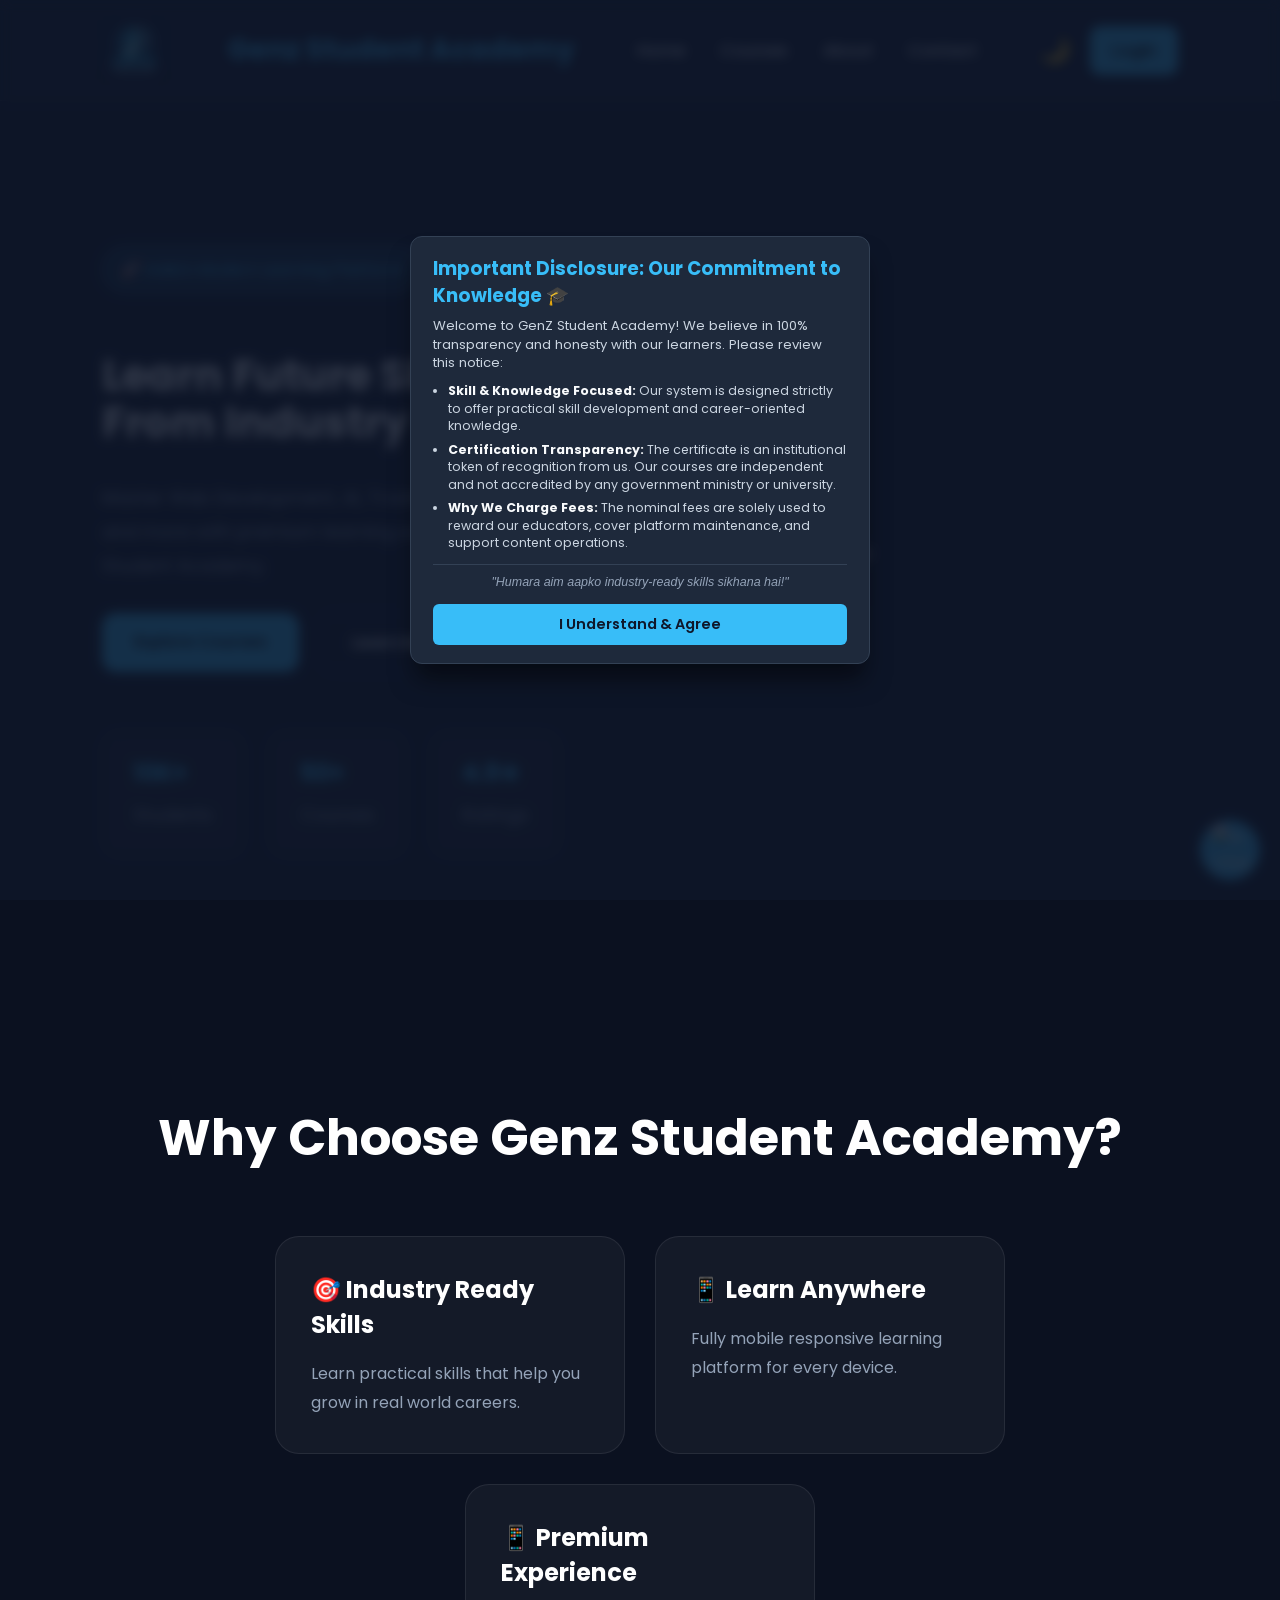
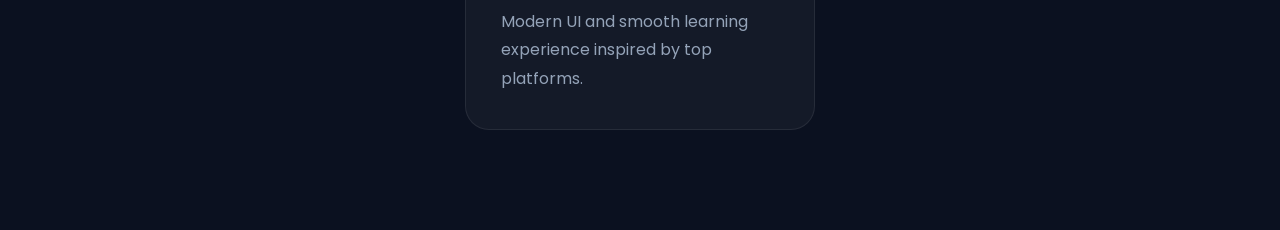
==== commit 2ee185e8: "Update index.html" ====
--- a/index.html
+++ b/index.html
@@ -223,7 +223,7 @@
       </ul>
 
       <p style="font-size: 0.78rem; font-style: italic; color: #94a3b8; text-align: center; border-top: 1px solid #334155; padding-top: 10px; margin-bottom: 15px;">
-        "Humara maqsad aapko industry-ready skills sikhana hai!"
+        "Humara aim aapko industry-ready skills sikhana hai!"
       </p>
 
       <button onclick="acceptDisclosure()" style="width: 100%; background: #38bdf8; color: #0f172a; border: none; padding: 10px; font-size: 0.9rem; font-weight: 600; border-radius: 6px; cursor: pointer; transition: background 0.2s ease; font-family: 'Poppins', sans-serif;">
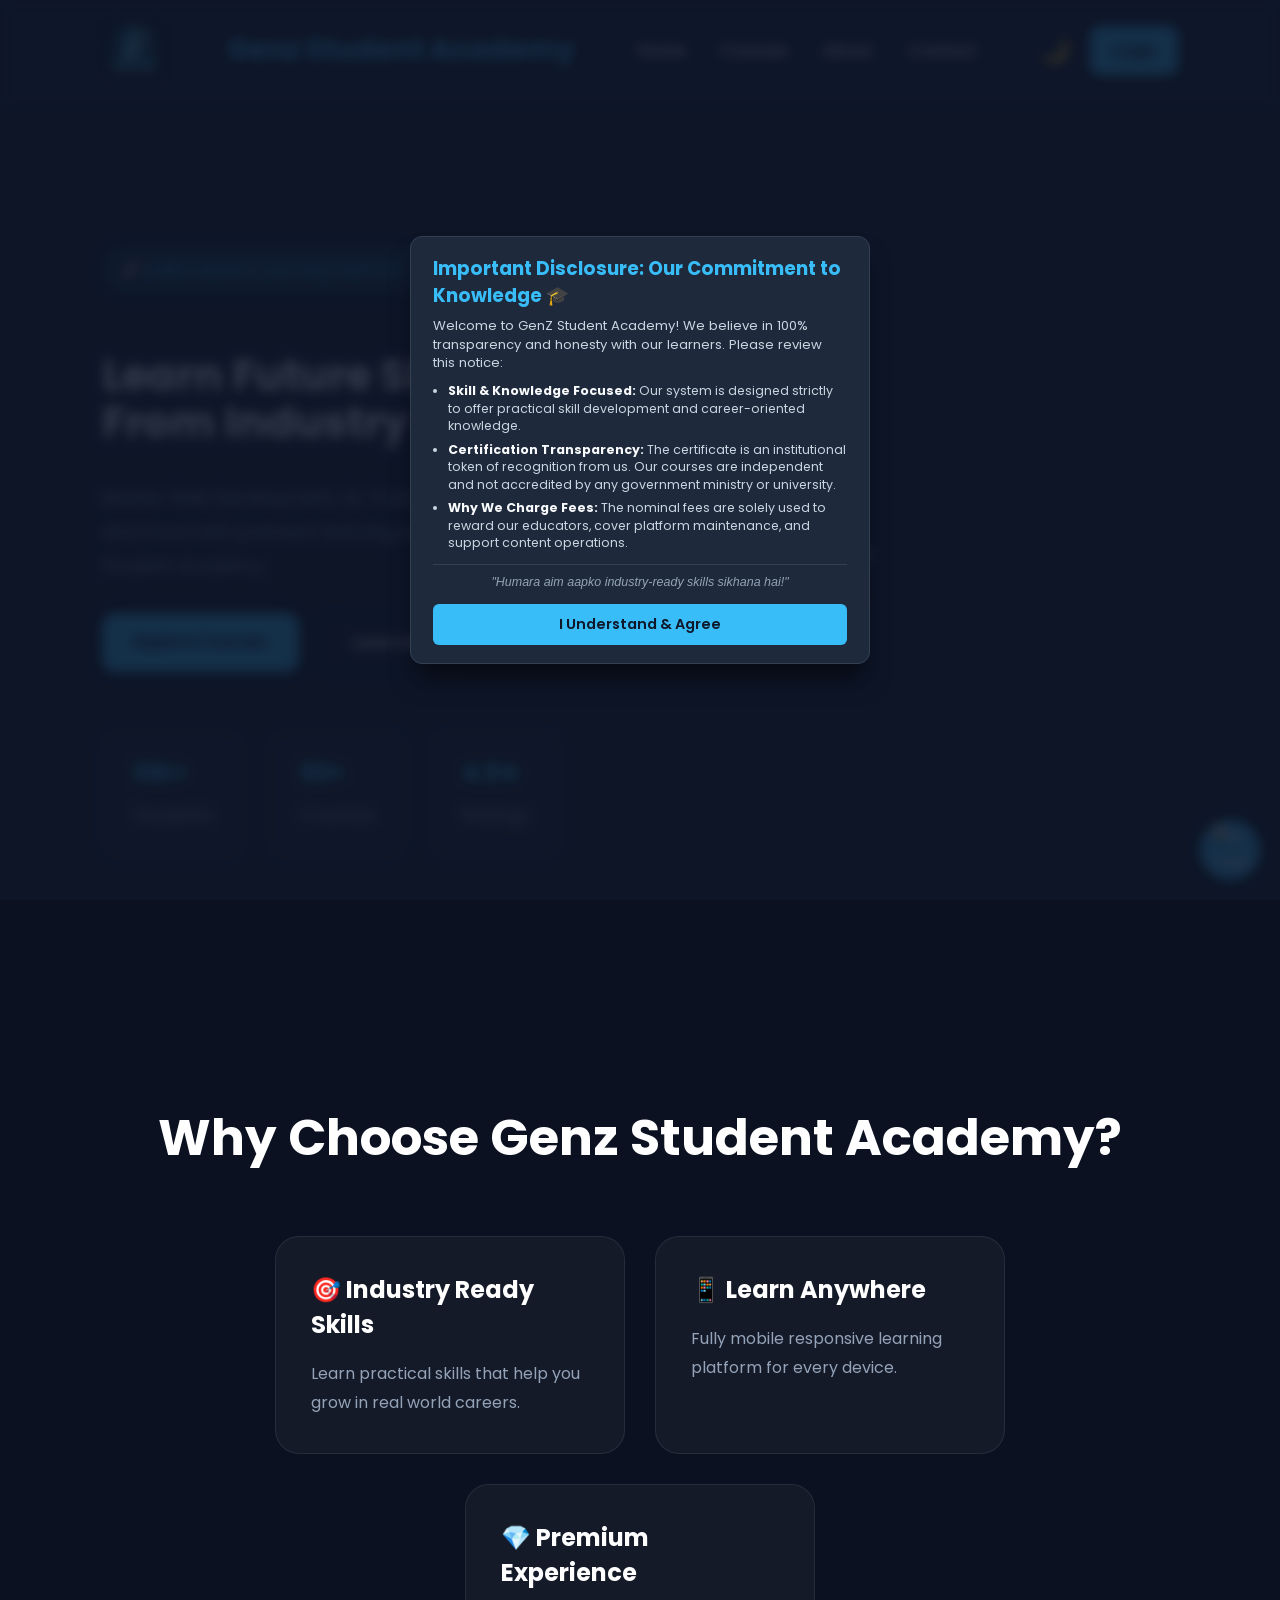
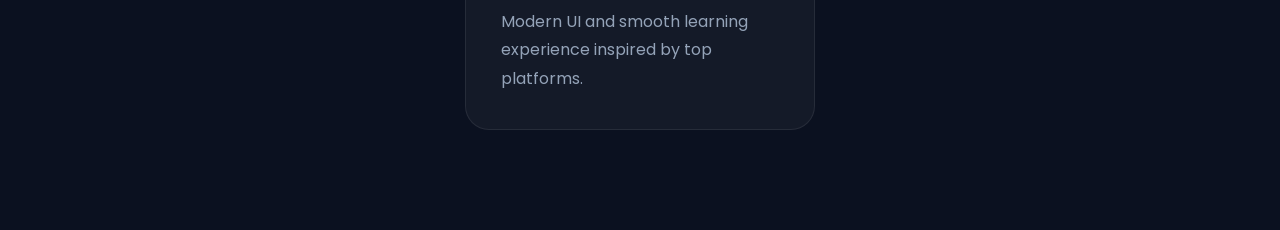
==== commit d033d1e2: "Update index.html" ====
--- a/index.html
+++ b/index.html
@@ -2,64 +2,57 @@
 <html lang="en">
 
 <head>
+  <meta charset="UTF-8">
+  <meta name="viewport" content="width=device-width, initial-scale=1.0">
+  
+  <title>GenZ Student Academy - Learn Future Skills</title>
+  <meta name="description" content="Welcome to GenZ Student Academy. Master Web Development, AI, Trading, Business Skills and more with premium learning experience from industry experts.">
+  <meta name="keywords" content="GenZ Student Academy, genzstudentacademy.in, student academy, learn coding, future skills, dev gaikwad, trading courses, AI learning India">
+  <meta name="author" content="Dev Manik Gaikwad">
+  <meta name="robots" content="index, follow">
 
-  <meta charset="UTF-8">
-  
-  <meta name="viewport" content="width=device-width, initial-scale=1.0">
-
-  <title>Home | Genz Student Academy</title>
+  <meta property="og:type" content="website">
+  <meta property="og:url" content="https://genzstudentacademy.in/">
+  <meta property="og:title" content="GenZ Student Academy - Learn Future Skills">
+  <meta property="og:description" content="Master Web Development, AI, Trading, and Business Skills with industry experts.">
+  <meta property="og:image" content="Genz Student Academy logo.png">
 
   <link rel="icon" type="image/png" href="Genz Student Academy logo.png">
-  
   <link rel="stylesheet" href="style.css">
-
   <link rel="preconnect" href="https://fonts.googleapis.com">
-
   <link rel="preconnect" href="https://fonts.gstatic.com" crossorigin>
-
   <link href="https://fonts.googleapis.com/css2?family=Poppins:wght@300;400;500;600;700;800&display=swap" rel="stylesheet">
-
 </head>
 
 <body>
 
   <nav class="navbar">
+    <a href="index.html" class="logo">
+      <img src="Genz Student Academy logo.png" alt="GenZ Academy Logo" class="nav-logo">
+    </a>  
+    
+    <div class="logo">
+      Genz Student Academy
+    </div>
 
-     <a href="index.html" class="logo">
-    <img src="Genz Student Academy logo.png" alt="GenZ Academy Logo" class="nav-logo">
-</a>  
-    
-  <div class="logo">
-    Genz Student Academy
-  </div>
+    <div class="menu-toggle" id="mobile-menu">☰</div>
 
-  <div class="menu-toggle" id="mobile-menu">☰</div>
+    <ul class="nav-links" id="nav-list">
+      <li><a href="index.html">Home</a></li>
+      <li><a href="courses.html">Courses</a></li>
+      <li><a href="about.html">About</a></li>
+      <li><a href="contact.html">Contact</a></li>
+    </ul>
 
-  <ul class="nav-links" id="nav-list">
-
-    <li><a href="index.html">Home</a></li>
-
-    <li><a href="courses.html">Courses</a></li>
-
-    <li><a href="about.html">About</a></li>
-
-    <li><a href="contact.html">Contact</a></li>
-
-  </ul>
-
-  <div class="nav-right">
-    <button id="dark-mode-toggle" class="dark-btn">🌙</button>
-
-    <a href="login.html" id="login-btn" class="nav-btn">Login</a>
-
-    <a href="dashboard.html" id="dashboard-btn" class="nav-btn" style="display: none;">Dashboard</a>
-</div>
-</nav>
+    <div class="nav-right">
+      <button id="dark-mode-toggle" class="dark-btn">🌙</button>
+      <a href="login.html" id="login-btn" class="nav-btn">Login</a>
+      <a href="dashboard.html" id="dashboard-btn" class="nav-btn" style="display: none;">Dashboard</a>
+    </div>
+  </nav>
 
   <section class="hero">
-
     <div class="hero-left">
-
       <span class="tag">
         🚀 India's Modern Learning Platform
       </span>
@@ -75,105 +68,64 @@
       </p>
 
       <div class="hero-buttons">
-
         <a href="courses.html" class="primary-btn">
           Explore Courses
         </a>
-
         <a href="about.html" class="secondary-btn">
           Learn More
         </a>
-
       </div>
 
       <div class="stats">
-
         <div class="stat-box">
-
           <h2>10K+</h2>
-
           <p>Students</p>
-
         </div>
-
         <div class="stat-box">
-
           <h2>50+</h2>
-
           <p>Courses</p>
-
         </div>
-
         <div class="stat-box">
-
           <h2>4.9★</h2>
-
           <p>Ratings</p>
-
         </div>
-
       </div>
-
     </div>
 
     <div class="hero-right">
-
-     <img
-       src="https://images.unsplash.com/photo-1522202176988-66273c2fd55f"
-       alt="Students Learning"
-       class="hero-image"
-  >
-
-</div>
-
+      <img src="https://images.unsplash.com/photo-1522202176988-66273c2fd55f" alt="Students Learning" class="hero-image">
     </div>
-
   </section>
 
   <section class="features">
-
     <h2>Why Choose Genz Student Academy?</h2>
 
     <div class="feature-container">
-
       <div class="feature-card">
-
         <h3>🎯 Industry Ready Skills</h3>
-
         <p>
           Learn practical skills that help
           you grow in real world careers.
         </p>
-
       </div>
 
       <div class="feature-card">
-
         <h3>📱 Learn Anywhere</h3>
-
         <p>
           Fully mobile responsive learning
           platform for every device.
         </p>
-
       </div>
 
       <div class="feature-card">
-
-        <h3>📱 Premium Experience</h3>
-
+        <h3>💎 Premium Experience</h3>
         <p>
           Modern UI and smooth learning
           experience inspired by top platforms.
         </p>
-
       </div>
-
     </div>
-
   </section>
-
-  <script src="script.js"></script>
 
   <div id="ai-chat-container" class="chat-closed">
     <div class="chat-header" onclick="toggleChat()">
@@ -187,26 +139,12 @@
         <input type="text" id="user-input" placeholder="Ask anything...">
         <button onclick="sendMessage()"><i class="fa fa-paper-plane"></i></button>
     </div>
-</div>
+  </div>
 
-<div id="chat-icon" onclick="toggleChat()">
+  <div id="chat-icon" onclick="toggleChat()">
     <img src="https://cdn-icons-png.flaticon.com/512/4712/4712035.png" alt="AI Chat">
-</div>
-  <script type="module" src="script.js"></script>
-  <script src="chat.js"></script>
+  </div>
 
-  <script>
-    const menuToggle = document.getElementById('mobile-menu');
-    const navList = document.getElementById('nav-list');
-
-    if(menuToggle) {
-        menuToggle.addEventListener('click', () => {
-            navList.classList.toggle('active');
-        });
-    }
-</script>
-
-  <!-- --- TRANSPARENT EDUCATION DISCLOSURE POPUP (COMPACT VERSION) --- -->
   <div id="disclosure-modal" style="position: fixed; top: 0; left: 0; width: 100%; height: 100%; background-color: rgba(15, 23, 42, 0.85); display: flex; justify-content: center; align-items: center; z-index: 999999; font-family: 'Poppins', sans-serif; backdrop-filter: blur(6px);">
     <div style="background: #1e293b; color: #ffffff; max-width: 460px; width: 90%; padding: 18px 22px; border-radius: 12px; border: 1px solid #334155; box-shadow: 0 20px 25px -5px rgba(0, 0, 0, 0.5); text-align: left; box-sizing: border-box;">
       <h2 style="color: #38bdf8; font-size: 1.15rem; margin-top: 0; margin-bottom: 8px; display: flex; align-items: center; gap: 6px;">
@@ -232,18 +170,24 @@
     </div>
   </div>
 
+  <script src="script.js"></script>
+  <script type="module" src="script.js"></script>
+  <script src="chat.js"></script>
+
   <script>
+    const menuToggle = document.getElementById('mobile-menu');
+    const navList = document.getElementById('nav-list');
+
+    if(menuToggle) {
+        menuToggle.addEventListener('click', () => {
+            navList.classList.toggle('active');
+        });
+    }
+
     function acceptDisclosure() {
       document.getElementById('disclosure-modal').style.display = 'none';
     }
   </script>
-  <!-- --- END OF TRANSPARENT EDUCATION DISCLOSURE POPUP --- -->
-
-  <script>
-    function acceptDisclosure() {
-      document.getElementById('disclosure-modal').style.display = 'none';
-    }
-  </script>
-  </body>
+</body>
 
 </html>
--- a/style.css
+++ b/style.css
@@ -1489,3 +1489,10 @@
         height: 200px; /* Choti screen par height kam */
     }
 }
+
+/* Continue Learning Button Hover Spark Effect */
+.hover-spark:hover {
+    background-color: #7dd3fc !important; /* Thoda aur bright sky-blue */
+    box-shadow: 0 0 15px #38bdf8, 0 0 25px #38bdf8; /* Glow/Spark effect */
+    transform: translateY(-2px); /* Halka sa upar uthega professional look ke liye */
+}
